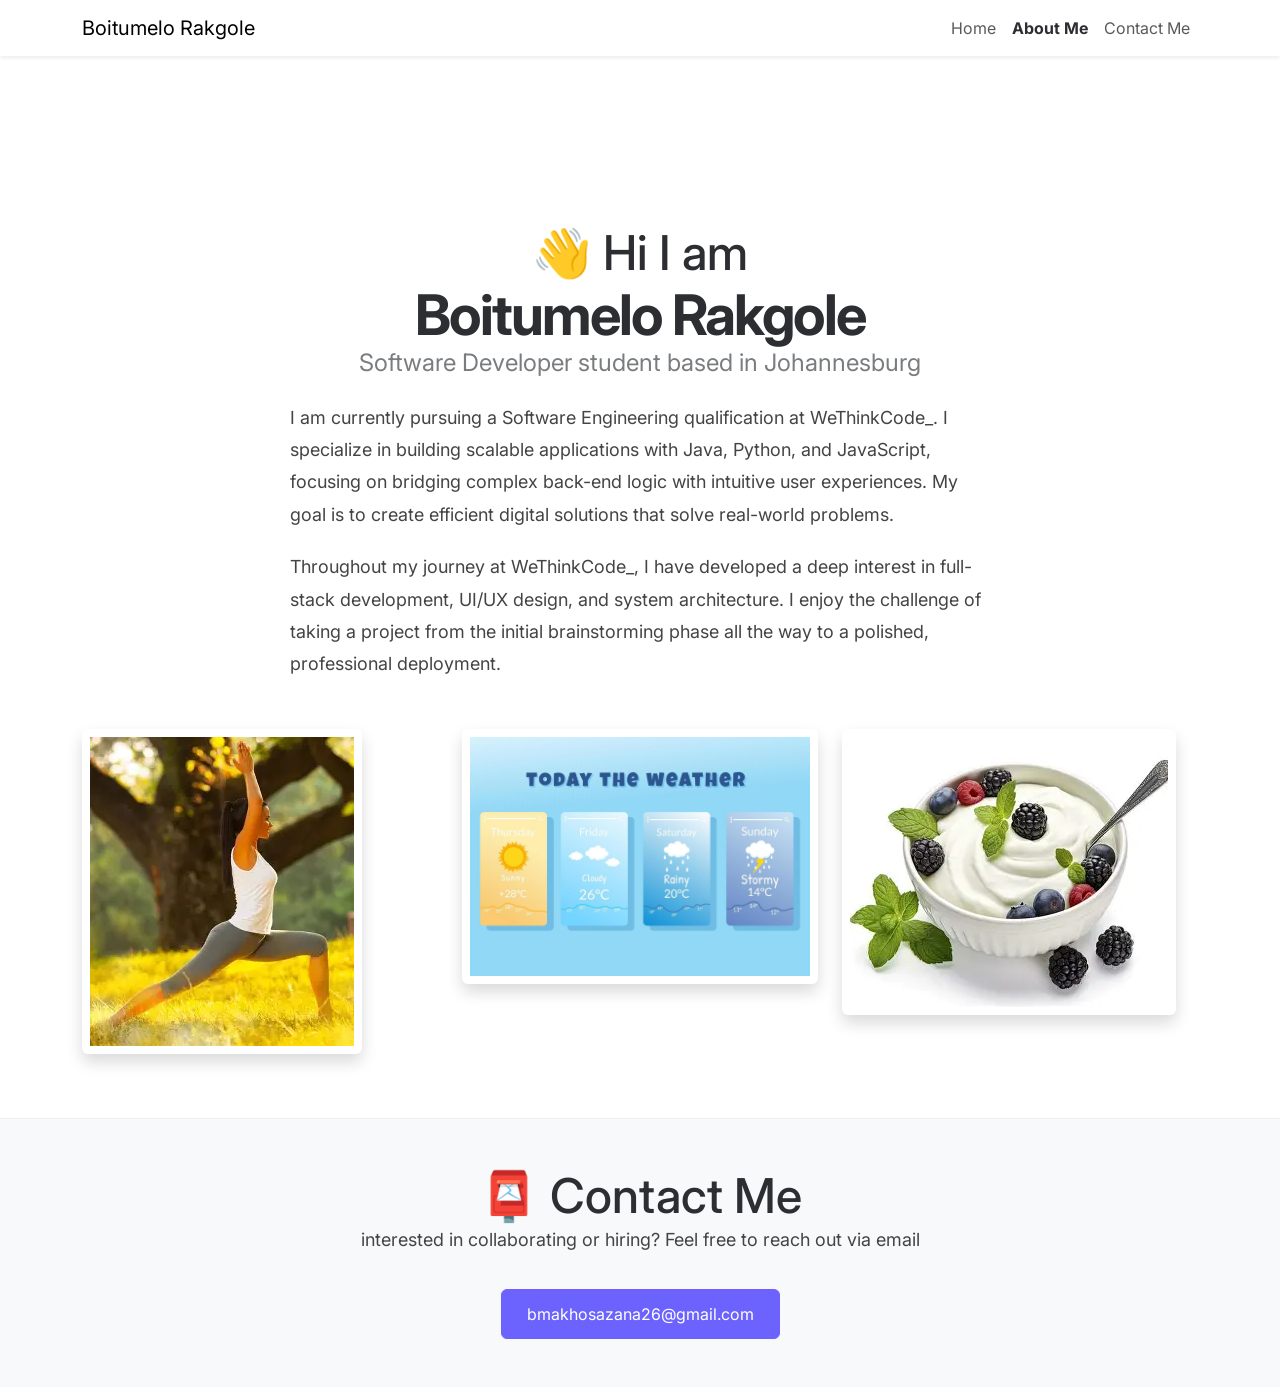
==== index.html @ c86996a3 "fix SEO check" ====
<!DOCTYPE html>
<html lang="en">
  <head>
    <link rel="stylesheet" href="style.css">
    <link rel="icon" type="image/png" href="images/favicon.png">
    <link rel="apple-touch-icon" href="images/apple-touch-icon.png">

    <link href="https://cdn.jsdelivr.net/npm/bootstrap@5.3.3/dist/css/bootstrap.min.css" rel="stylesheet" />
    <link rel="stylesheet" href="style.css" /> 
    
    <link rel="preconnect" href="https://fonts.googleapis.com">
    <link rel="preconnect" href="https://fonts.gstatic.com" crossorigin>
    <link href="https://fonts.googleapis.com/css2?family=Inter:wght@400;700&display=swap" rel="stylesheet">

    <meta charset="UTF-8" />
    <meta http-equiv="X-UA-Compatible" content="IE=edge" />
    <meta name="viewport" content="width=device-width, initial-scale=1.0" />
    <meta name="description" content="Portfolio of Boitumelo Rakgole, a Software Development student at WeThinkCode_ specializing in Java, Python, and JavaScript applications.">
    <title>Boitumelo Rakgole | Portfolio</title>

  </head>
  <body>
    <!-- Navigation -->
    <nav
      class="navbar navbar-expand-lg navbar-light bg-light fixed-top shadow-sm"
    >
      <div class="container">
        <!-- Changed branding from Matt Delac to your name -->
        <a class="navbar-brand" href="index.html">Boitumelo Rakgole</a>
        <button
          class="navbar-toggler"
          type="button"
          data-bs-toggle="collapse"
          data-bs-target="#navbarNav"
          aria-controls="navbarNav"
          aria-expanded="false"
          aria-label="Toggle navigation"
        >
          <span class="navbar-toggler-icon"></span>
        </button>
        <div class="collapse navbar-collapse" id="navbarNav">
          <ul class="navbar-nav ms-auto">
            <!-- ms-auto pushes links to the right -->
            <li class="nav-item">
              <a class="nav-link" href="index.html">Home</a>
            </li>
            <li class="nav-item">
              <a class="nav-link active" href="about.html">About Me</a>
            </li>
            <li class="nav-item">
              <a class="nav-link" href="#contact">Contact Me</a>
            </li>
          </ul>
        </div>
      </div>
    </nav>

    <!-- Hero Section -->
    <div class="container text-center mt-5 pt-5">
      <h2 class="mt-5">👋 Hi I am</h2>
      <h1 class="display-4 fw-bold">Boitumelo Rakgole</h1>
      <h3 class="text-muted">
        Software Developer student based in Johannesburg
      </h3>

      <div class="about-paragraphs mt-4 mx-auto" style="max-width: 700px">
        <p>
            I am currently pursuing a Software Engineering qualification at WeThinkCode_. I specialize in 
            building scalable applications with Java, Python, and JavaScript, focusing on bridging complex 
            back-end logic with intuitive user experiences. My goal is to create efficient digital solutions 
            that solve real-world problems.
        </p>
        <p>
            Throughout my journey at WeThinkCode_, I have developed a deep interest in full-stack development, 
            UI/UX design, and system architecture. I enjoy the challenge of taking a project from the 
            initial brainstorming phase all the way to a polished, professional deployment.
        </p>
      </div>
    </div>

    <!-- Projects Grid -->
    <div class="container mt-5">
      <div class="row">
        <div class="col-sm-4 mb-3">
          <img
            src="images/yoga.webp"
            class="img-fluid p-2 shadow rounded"
            alt="Project 1"
          />
        </div>
        <div class="col-sm-4 mb-3">
          <img
            src="images/weather.jpg"
            class="img-fluid p-2 shadow rounded"
            alt="Project 2"
          />
        </div>
        <div class="col-sm-4 mb-3">
          <img
            src="images/yogurt.webp"
            class="img-fluid p-2 shadow rounded"
            alt="Project 3"
          />
        </div>
      </div>
    </div>

    <!-- Contact Section -->
    <div id="contact" class="mt-5 py-5 bg-light">
      <h2 class="text-center">📮 Contact Me</h2>
      <div class="text-center">
        <p>interested in collaborating or hiring? Feel free to reach out via email</p>
        <a href="mailto:bmakhosazana26@gmail.com" class="btn btn-primary mt-3">
          bmakhosazana26@gmail.com
        </a>
      </div>
    </div>

    <!-- Critical: Added Bootstrap JS so the mobile menu (hamburger) actually opens -->
    <script src="https://cdn.jsdelivr.net/npm/bootstrap@5.3.3/dist/js/bootstrap.bundle.min.js"></script>
  </body>
</html>
---- style.css ----
:root {
  --primary-color: #6c63ff;
  --secondary-color: #f5f2fe;
  --box-shadow: 0 5px 15px rgba(108, 99, 255, 0.2);
  --heading-color: #2d2e32;
}

body {
  padding-top: 80px;
  font-family: 'Inter', sans-serif;
  color: #444;
}

h1,
h2,
h3 {
  margin: 0;
  color: var(--heading-color);
}

h1 {
  font-size: clamp(48px, 8vw, 96px);
  letter-spacing: -2px;
}

h2 {
  font-size: clamp(32px, 5vw, 48px);
}

h3 {
  font-size: 24px;
  opacity: 0.8;
  font-weight: 400;
}

p {
  font-size: 18px;
  line-height: 1.8;
}

.navbar {
  background-color: rgba(255, 255, 255, 0.95) !important;
  backdrop-filter: blur(5px);
}

.nav-link.active {
  color: var(--heading-color) !important;
  font-weight: bold;
}

.img-fluid {
  transition: transform 0.3s ease, box-shadow 0.3s ease;
}

.img-fluid:hover {
  transform: translateY(-5px);
  box-shadow: 0 10px 20px rgba(0, 0, 0, 0.15) !important;
}

.btn-primary {
  background-color: var(--primary-color) !important;
  border-color: var(--primary-color) !important;
  padding: 12px 25px;
  transition: all 0.3s ease;
}

.btn-primary:hover {
  filter: brightness(90%);
  transform: translateY(-2px);
  box-shadow: var(--box-shadow);
}

.about-paragraphs {
  margin: 40px auto;
  text-align: left; 
}

.about-paragraphs p {
  margin-bottom: 20px;
}

#contact {
  border-top: 1px solid #eee;
}

.email-link {
  color: var(--primary-color);
  font-size: 24px;
  text-decoration: none;
  font-weight: 600;
  transition: opacity 0.2s;
}

.email-link:hover {
  opacity: 0.7;
  text-decoration: none;
}

.navigation-links {
  display: flex;
  margin-top: 40px;
  justify-content: center;
}

.navigation-links a {
  margin: 20px;
}

.primary-link {
  border-radius: 4px;
  padding: 20px 15px;
  text-decoration: none;
  text-transform: capitalize;
  background: var(--primary-color);
  box-shadow: var(--box-shadow);
  color: white;
  display: inline-block;
  transition: all 0.3s ease;
}

.secondary-link {
  border-radius: 4px;
  padding: 20px 15px;
  text-decoration: none;
  text-transform: capitalize;
  color: var(--primary-color);
  border: 1px solid var(--primary-color);
  display: inline-block;
  transition: all 0.3s ease;
}

.homepage-link {
  color: var(--primary-color);
  text-align: center;
  display: block;
}


.email-link:hover {
  text-decoration: underline;
}
---- style.css ----
:root {
  --primary-color: #6c63ff;
  --secondary-color: #f5f2fe;
  --box-shadow: 0 5px 15px rgba(108, 99, 255, 0.2);
  --heading-color: #2d2e32;
}

body {
  padding-top: 80px;
  font-family: 'Inter', sans-serif;
  color: #444;
}

h1,
h2,
h3 {
  margin: 0;
  color: var(--heading-color);
}

h1 {
  font-size: clamp(48px, 8vw, 96px);
  letter-spacing: -2px;
}

h2 {
  font-size: clamp(32px, 5vw, 48px);
}

h3 {
  font-size: 24px;
  opacity: 0.8;
  font-weight: 400;
}

p {
  font-size: 18px;
  line-height: 1.8;
}

.navbar {
  background-color: rgba(255, 255, 255, 0.95) !important;
  backdrop-filter: blur(5px);
}

.nav-link.active {
  color: var(--heading-color) !important;
  font-weight: bold;
}

.img-fluid {
  transition: transform 0.3s ease, box-shadow 0.3s ease;
}

.img-fluid:hover {
  transform: translateY(-5px);
  box-shadow: 0 10px 20px rgba(0, 0, 0, 0.15) !important;
}

.btn-primary {
  background-color: var(--primary-color) !important;
  border-color: var(--primary-color) !important;
  padding: 12px 25px;
  transition: all 0.3s ease;
}

.btn-primary:hover {
  filter: brightness(90%);
  transform: translateY(-2px);
  box-shadow: var(--box-shadow);
}

.about-paragraphs {
  margin: 40px auto;
  text-align: left; 
}

.about-paragraphs p {
  margin-bottom: 20px;
}

#contact {
  border-top: 1px solid #eee;
}

.email-link {
  color: var(--primary-color);
  font-size: 24px;
  text-decoration: none;
  font-weight: 600;
  transition: opacity 0.2s;
}

.email-link:hover {
  opacity: 0.7;
  text-decoration: none;
}

.navigation-links {
  display: flex;
  margin-top: 40px;
  justify-content: center;
}

.navigation-links a {
  margin: 20px;
}

.primary-link {
  border-radius: 4px;
  padding: 20px 15px;
  text-decoration: none;
  text-transform: capitalize;
  background: var(--primary-color);
  box-shadow: var(--box-shadow);
  color: white;
  display: inline-block;
  transition: all 0.3s ease;
}

.secondary-link {
  border-radius: 4px;
  padding: 20px 15px;
  text-decoration: none;
  text-transform: capitalize;
  color: var(--primary-color);
  border: 1px solid var(--primary-color);
  display: inline-block;
  transition: all 0.3s ease;
}

.homepage-link {
  color: var(--primary-color);
  text-align: center;
  display: block;
}


.email-link:hover {
  text-decoration: underline;
}
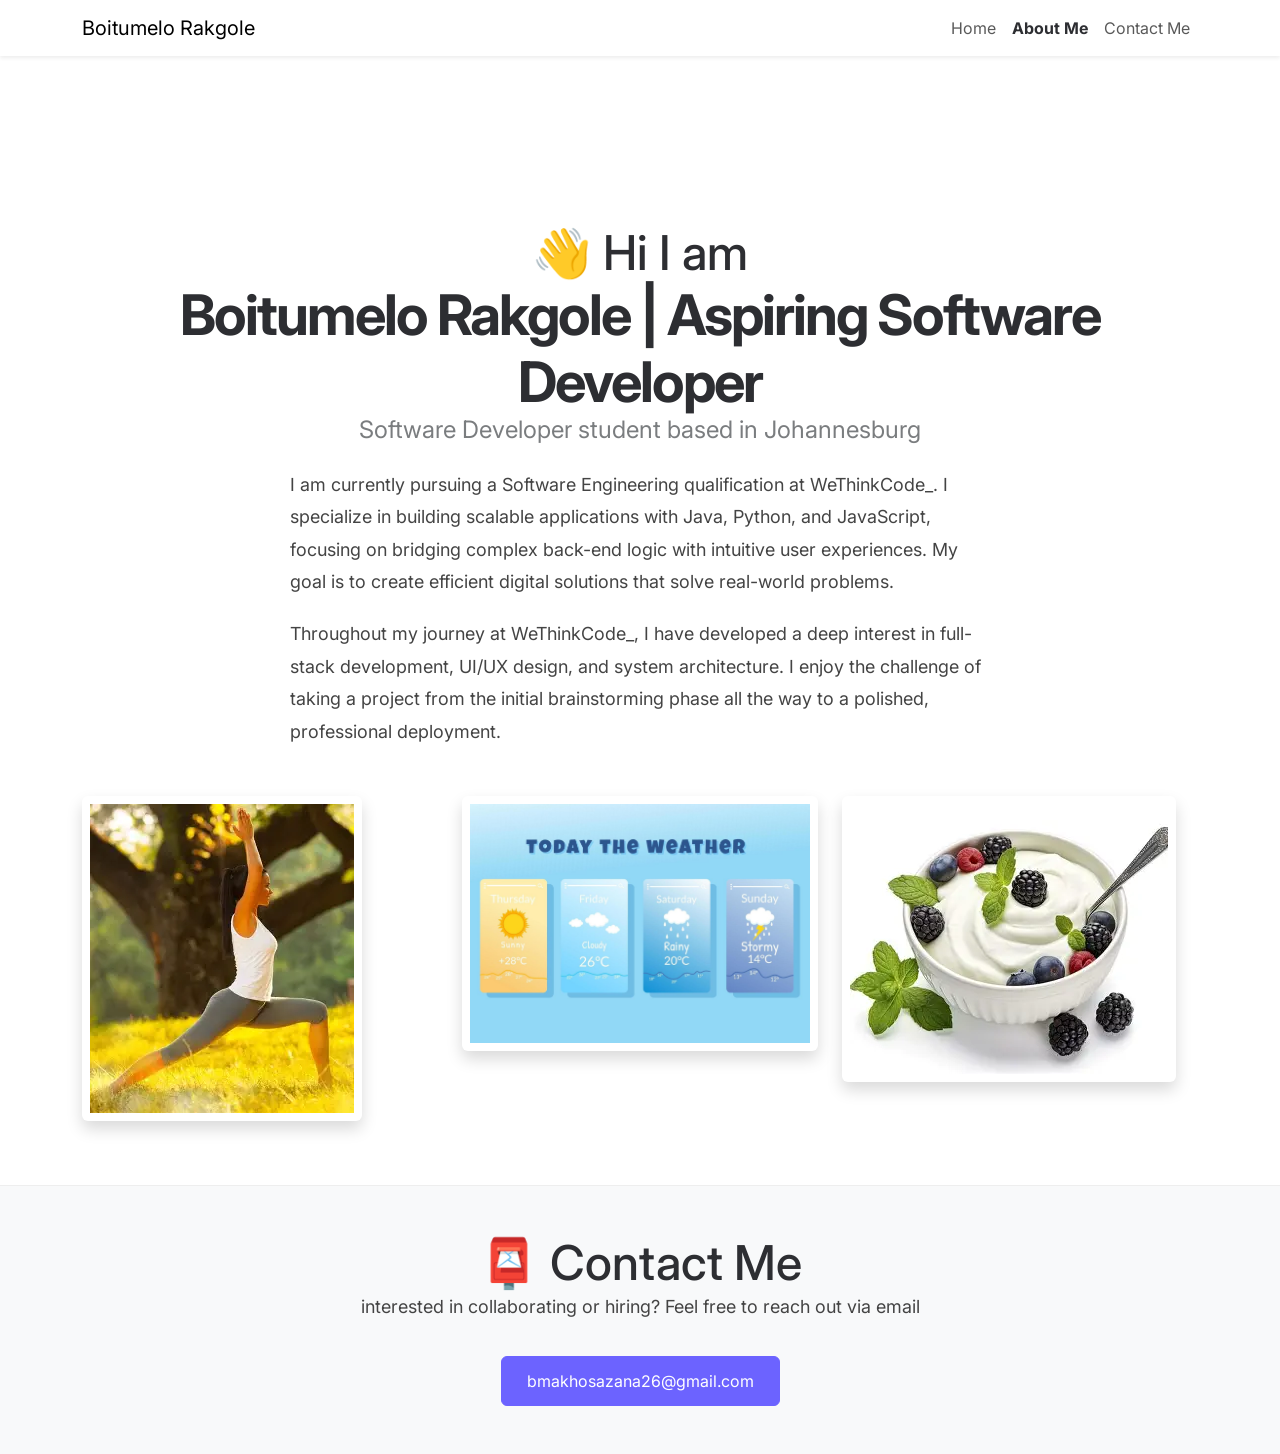
==== commit 9c470e90: "fix: adjusted according to SEO specifications" ====
--- a/index.html
+++ b/index.html
@@ -58,7 +58,7 @@
     <!-- Hero Section -->
     <div class="container text-center mt-5 pt-5">
       <h2 class="mt-5">👋 Hi I am</h2>
-      <h1 class="display-4 fw-bold">Boitumelo Rakgole</h1>
+      <h1 class="display-4 fw-bold">Boitumelo Rakgole | Aspiring Software Developer</h1>
       <h3 class="text-muted">
         Software Developer student based in Johannesburg
       </h3>
